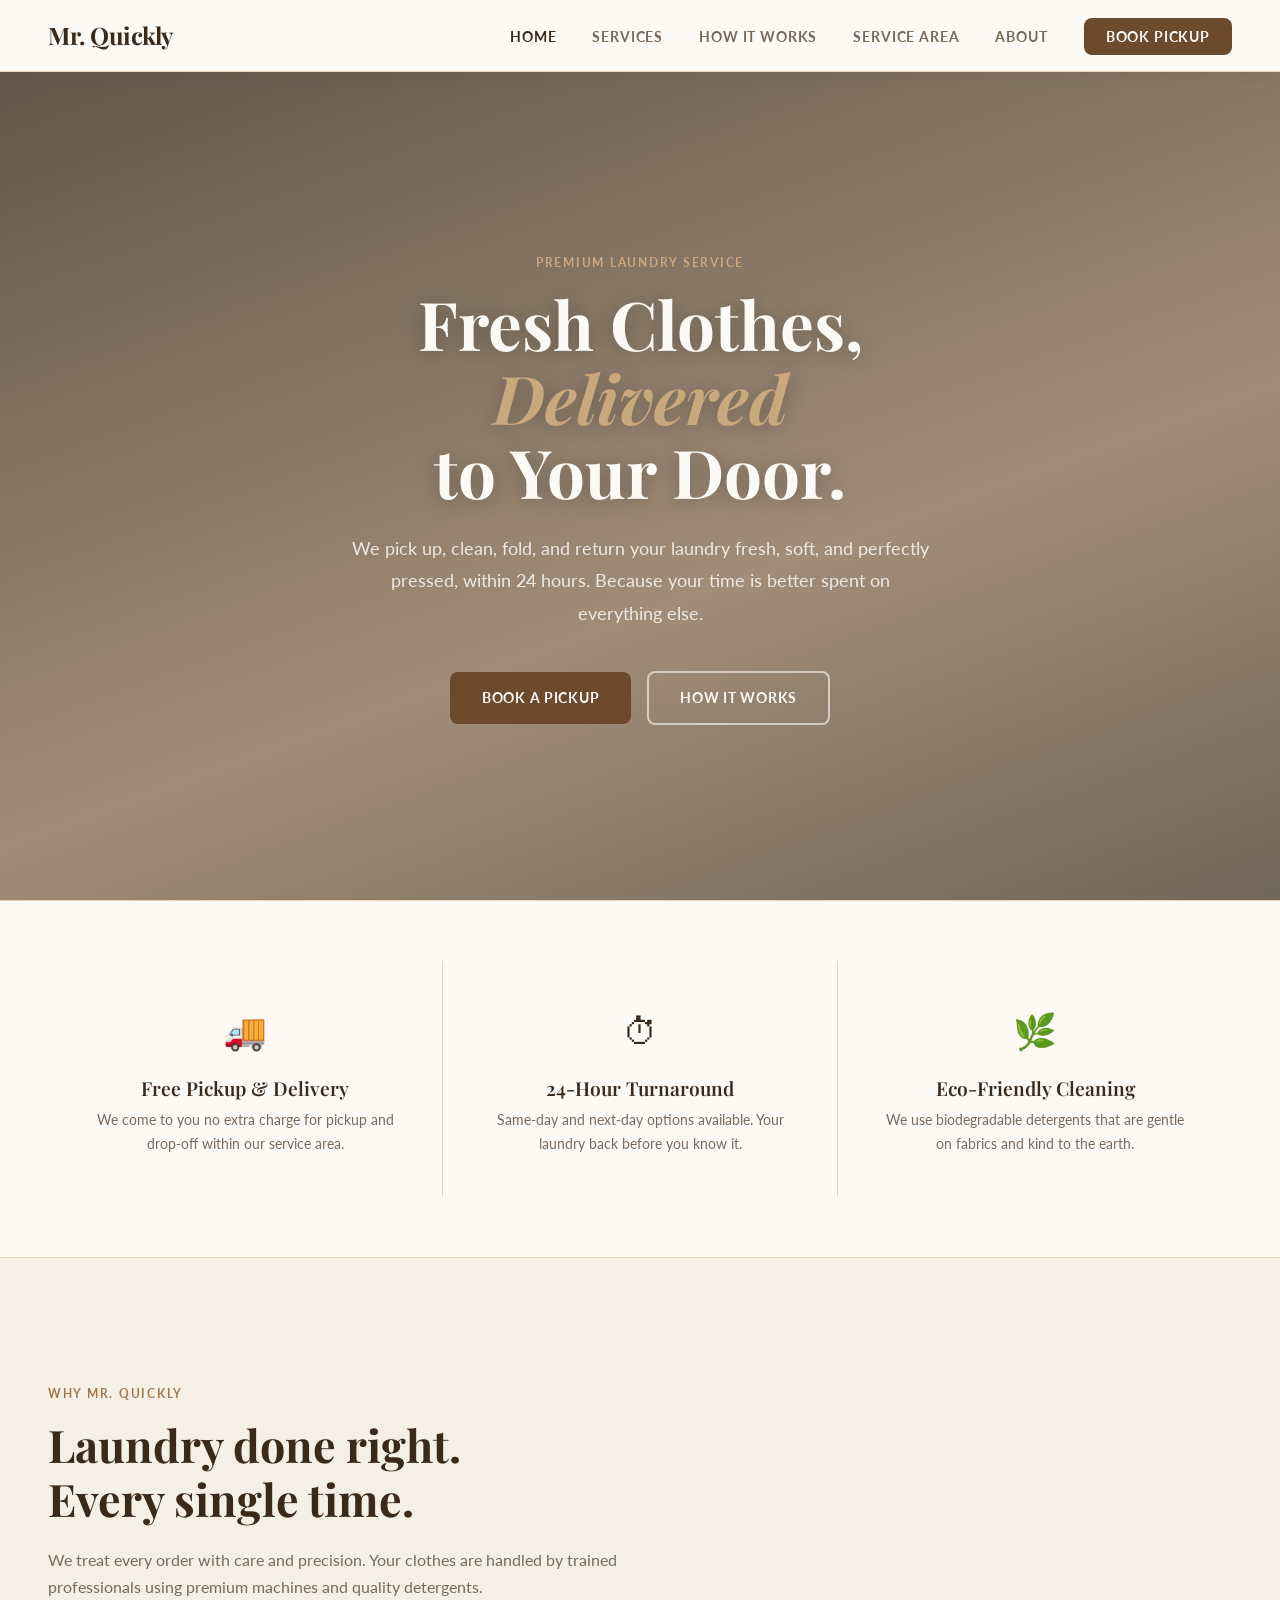
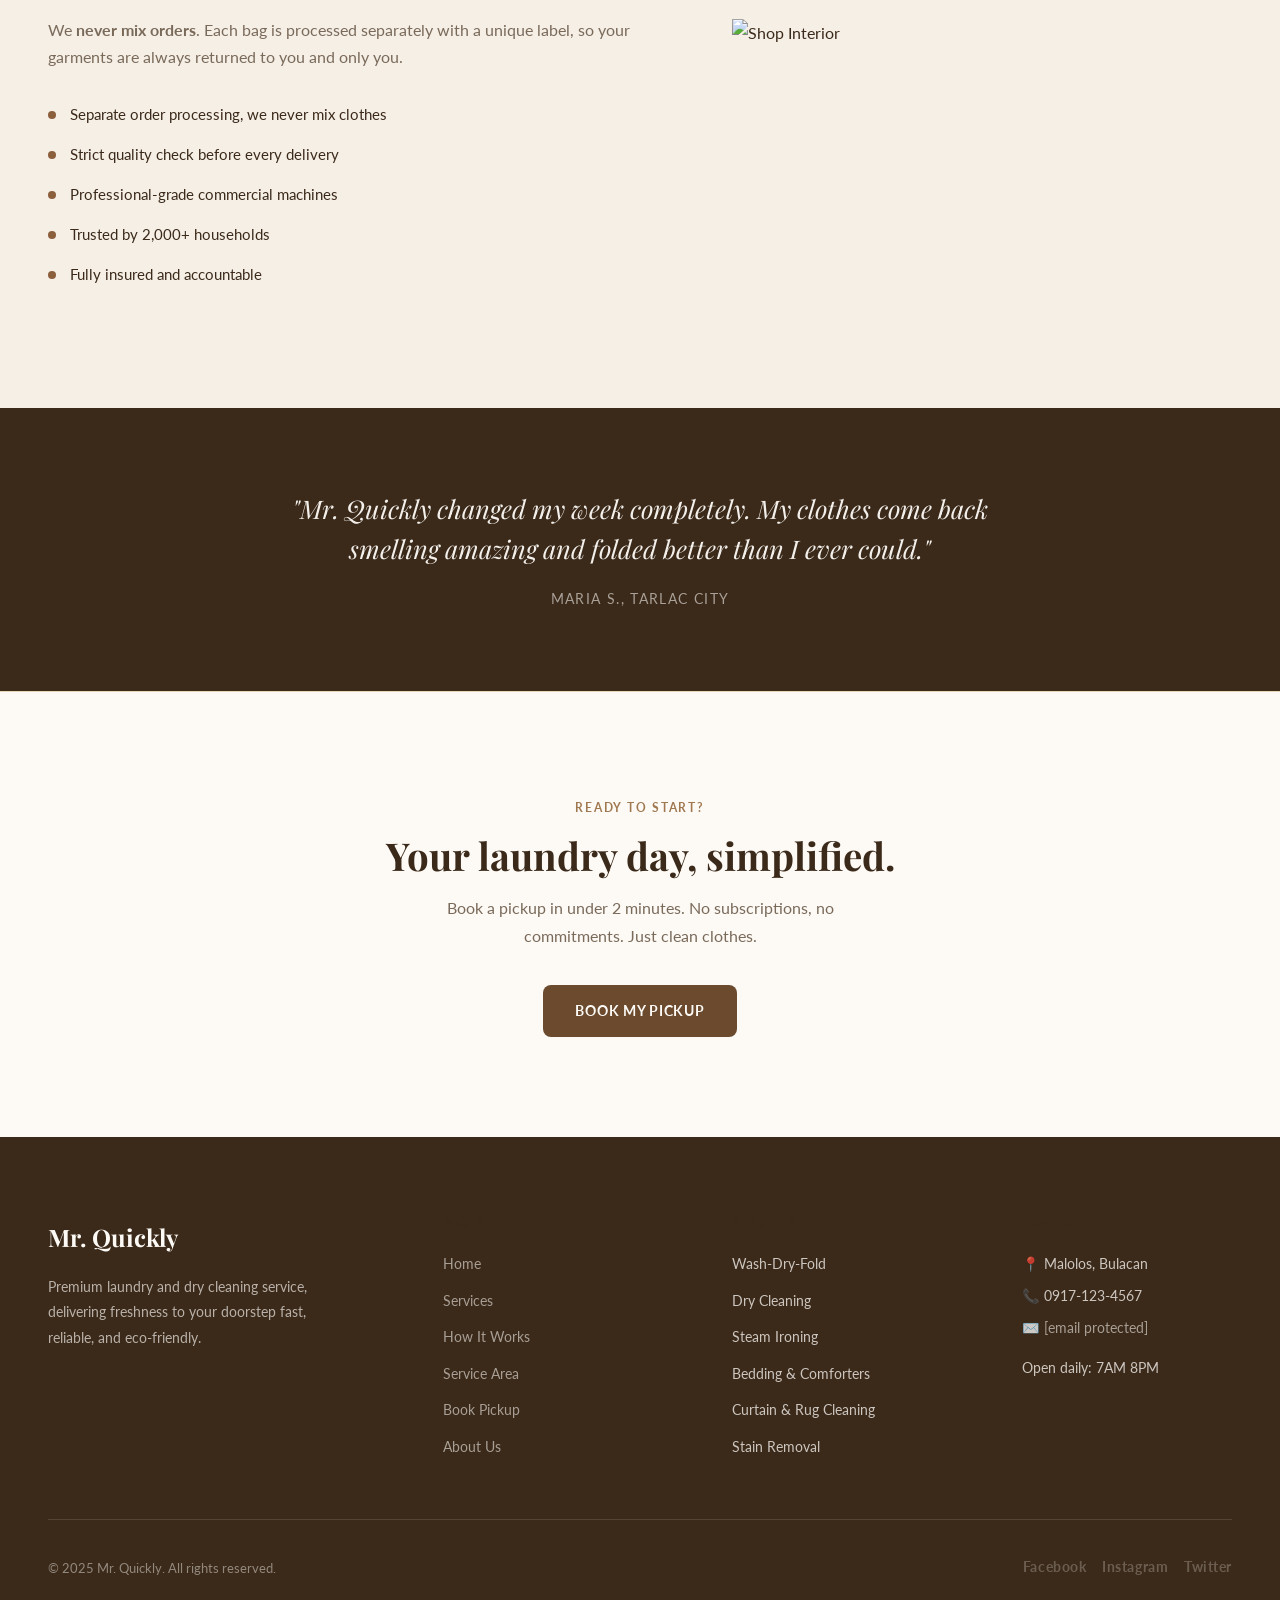
==== index.html @ 96f2aeb7 "initial commit" ====
<!DOCTYPE html>
<html lang="en">
<head>
  <meta charset="UTF-8" />
  <meta name="viewport" content="width=device-width, initial-scale=1.0" />
  <title>Mr. Quickly Fresh Clothes, Delivered.</title>
  <link rel="stylesheet" href="style.css" />
</head>
<body>

  <!-- NAVBAR -->
  <nav class="navbar">
    <div class="navbar-inner">
      <a href="index.html" class="navbar-logo">Mr. Quickly</a>
      <ul class="navbar-links">
        <li><a href="index.html" class="active">Home</a></li>
        <li><a href="services.html">Services</a></li>
        <li><a href="how-it-works.html">How It Works</a></li>
        <li><a href="service-area.html">Service Area</a></li>
        <li><a href="about.html">About</a></li>
        <li class="nav-cta"><a href="book.html">Book Pickup</a></li>
      </ul>
    </div>
  </nav>

  <div class="page-content">

    <!-- HERO -->
    <section class="hero-banner">
      <div class="hero-banner-overlay"></div>
      <div class="hero-banner-content">
        <span class="section-label" style="color: var(--tan);">Premium Laundry Service</span>
        <h1>Fresh Clothes,<br><em>Delivered</em><br>to Your Door.</h1>
        <p>We pick up, clean, fold, and return your laundry fresh, soft, and perfectly pressed, within 24 hours. Because your time is better spent on everything else.</p>
        <div class="hero-btns">
          <a href="book.html" class="btn-primary">Book a Pickup</a>
          <a href="how-it-works.html" class="btn-outline" style="border-color: rgba(255,255,255,0.6); color: var(--white);">How It Works</a>
        </div>
      </div>
    </section>

    <!-- SELLING POINTS -->
    <section class="selling-points">
      <div class="selling-points-inner">
        <div class="sp-item">
          <div class="sp-icon">🚚</div>
          <h3>Free Pickup & Delivery</h3>
          <p>We come to you no extra charge for pickup and drop-off within our service area.</p>
        </div>
        <div class="sp-item">
          <div class="sp-icon">⏱</div>
          <h3>24-Hour Turnaround</h3>
          <p>Same-day and next-day options available. Your laundry back before you know it.</p>
        </div>
        <div class="sp-item">
          <div class="sp-icon">🌿</div>
          <h3>Eco-Friendly Cleaning</h3>
          <p>We use biodegradable detergents that are gentle on fabrics and kind to the earth.</p>
        </div>
      </div>
    </section>

    <!-- WHY US -->
    <section style="background: var(--beige);">
      <div class="why-section">
        <div class="why-content">
          <span class="section-label">Why Mr. Quickly</span>
          <h2>Laundry done right.<br>Every single time.</h2>
          <p>We treat every order with care and precision. Your clothes are handled by trained professionals using premium machines and quality detergents.</p>
          <p>We <strong>never mix orders</strong>. Each bag is processed separately with a unique label, so your garments are always returned to you and only you.</p>
          <div class="why-features">
            <div class="why-feature"><span class="why-feature-dot"></span>Separate order processing, we never mix clothes</div>
            <div class="why-feature"><span class="why-feature-dot"></span>Strict quality check before every delivery</div>
            <div class="why-feature"><span class="why-feature-dot"></span>Professional-grade commercial machines</div>
            <div class="why-feature"><span class="why-feature-dot"></span>Trusted by 2,000+ households</div>
            <div class="why-feature"><span class="why-feature-dot"></span>Fully insured and accountable</div>
          </div>
        </div>
        <div class="why-image">
          <img src="img/machines.jpg" alt="Shop Interior"> 
        </div>
      </div>
    </section>

    <!-- TESTIMONIAL -->
    <section class="testimonial-strip">
      <blockquote>
        "Mr. Quickly changed my week completely. My clothes come back smelling amazing and folded better than I ever could."
        <cite>  Maria S., Tarlac City</cite>
      </blockquote>
    </section>

    <!-- CTA BANNER -->
    <section style="padding: 100px 48px; text-align: center; background: var(--white); border-top: 1px solid var(--beige-mid);">
      <span class="section-label">Ready to start?</span>
      <h2 style="font-size: 2.4rem; margin-bottom: 16px;">Your laundry day, simplified.</h2>
      <p style="color: var(--gray-warm); margin-bottom: 36px; max-width: 480px; margin-left: auto; margin-right: auto;">Book a pickup in under 2 minutes. No subscriptions, no commitments. Just clean clothes.</p>
      <a href="book.html" class="btn-primary">Book My Pickup</a>
    </section>

  </div>

  <!-- FOOTER -->
  <footer class="footer">
    <div class="footer-inner">
      <div class="footer-top">
        <div class="footer-brand">
          <div class="footer-logo">Mr. Quickly</div>
          <p>Premium laundry and dry cleaning service, delivering freshness to your doorstep fast, reliable, and eco-friendly.</p>
        </div>
        <div class="footer-col">
          <h4>Pages</h4>
          <ul>
            <li><a href="index.html">Home</a></li>
            <li><a href="services.html">Services</a></li>
            <li><a href="how-it-works.html">How It Works</a></li>
            <li><a href="service-area.html">Service Area</a></li>
            <li><a href="book.html">Book Pickup</a></li>
            <li><a href="about.html">About Us</a></li>
          </ul>
        </div>
        <div class="footer-col">
          <h4>Services</h4>
          <ul>
            <li>Wash-Dry-Fold</li>
            <li>Dry Cleaning</li>
            <li>Steam Ironing</li>
            <li>Bedding & Comforters</li>
            <li>Curtain & Rug Cleaning</li>
            <li>Stain Removal</li>
          </ul>
        </div>
        <div class="footer-col footer-contact">
          <h4>Contact</h4>
          <p>📍 Malolos, Bulacan</p>
          <p>📞 0917-123-4567</p>
          <p>✉️ <a href="/cdn-cgi/l/email-protection" class="__cf_email__" data-cfemail="adc5c8c1c1c2eddddfc8ded9c2daccdec583ddc5">[email&#160;protected]</a></p>
          <p style="margin-top:16px;">Open daily: 7AM 8PM</p>
        </div>
      </div>
      <div class="footer-bottom">
        <span>© 2025 Mr. Quickly. All rights reserved.</span>
        <div class="social-links">
          <a href="#">Facebook</a>
          <a href="#">Instagram</a>
          <a href="#">Twitter</a>
        </div>
      </div>
    </div>
  </footer>
</body>
</html>
---- style.css ----
@import url('https://fonts.googleapis.com/css2?family=Playfair+Display:wght@400;500;600;700&family=Lato:wght@300;400;700&display=swap');

:root {
  --beige: #F5EFE6;
  --beige-dark: #EDE0CE;
  --beige-mid: #E8D5B7;
  --white: #FDFAF6;
  --brown-deep: #3B2A1A;
  --brown-mid: #6B4A2E;
  --brown-light: #A07850;
  --brown-accent: #8B5E3C;
  --tan: #C9A87C;
  --gray-warm: #7A6A5A;
  --shadow: 0 4px 24px rgba(59,42,26,0.10);
  --shadow-lg: 0 8px 40px rgba(59,42,26,0.14);
  --radius: 14px;
  --radius-sm: 8px;
}

*, *::before, *::after {
  box-sizing: border-box;
  margin: 0;
  padding: 0;
}

html {
  scroll-behavior: smooth;
}

body {
  background: var(--beige);
  color: var(--brown-deep);
  font-family: 'Lato', sans-serif;
  font-weight: 400;
  line-height: 1.7;
  min-width: 1200px;
}

h1, h2, h3, h4 {
  font-family: 'Playfair Display', serif;
  color: var(--brown-deep);
  line-height: 1.2;
}

a {
  text-decoration: none;
  color: inherit;
}

img {
  max-width: 100%;
  display: block;
}

/* ─── NAVBAR ─── */
.navbar {
  position: fixed;
  top: 0;
  left: 0;
  width: 100%;
  z-index: 100;
  background: var(--white);
  border-bottom: 1px solid var(--beige-mid);
  box-shadow: 0 2px 16px rgba(59,42,26,0.06);
  height: 72px;
  display: flex;
  align-items: center;
}

.navbar-inner {
  max-width: 1360px;
  margin: 0 auto;
  padding: 0 48px;
  width: 100%;
  display: flex;
  align-items: center;
  justify-content: space-between;
}

.navbar-logo {
  font-family: 'Playfair Display', serif;
  font-size: 1.5rem;
  font-weight: 700;
  color: var(--brown-deep);
  letter-spacing: -0.5px;
}

.navbar-logo span {
  color: var(--brown-accent);
}

.navbar-links {
  display: flex;
  gap: 36px;
  list-style: none;
  align-items: center;
}

.navbar-links a {
  font-size: 0.88rem;
  font-weight: 700;
  letter-spacing: 0.06em;
  text-transform: uppercase;
  color: var(--gray-warm);
}

.navbar-links a:hover,
.navbar-links a.active {
  color: var(--brown-deep);
}

.navbar-links .nav-cta a {
  background: var(--brown-mid);
  color: var(--white);
  padding: 10px 22px;
  border-radius: var(--radius-sm);
}

.navbar-links .nav-cta a:hover {
  background: var(--brown-deep);
  color: var(--white);
}

/* ─── PAGE WRAPPER ─── */
.page-content {
  padding-top: 72px;
}

/* ─── BUTTONS ─── */
.btn-primary {
  display: inline-block;
  background: var(--brown-mid);
  color: var(--white);
  padding: 14px 32px;
  border-radius: var(--radius-sm);
  font-family: 'Lato', sans-serif;
  font-size: 0.9rem;
  font-weight: 700;
  letter-spacing: 0.05em;
  text-transform: uppercase;
  border: none;
  cursor: pointer;
}

.btn-primary:hover {
  background: var(--brown-deep);
  color: var(--white);
}

.btn-outline {
  display: inline-block;
  background: transparent;
  color: var(--brown-mid);
  padding: 13px 31px;
  border-radius: var(--radius-sm);
  font-family: 'Lato', sans-serif;
  font-size: 0.9rem;
  font-weight: 700;
  letter-spacing: 0.05em;
  text-transform: uppercase;
  border: 2px solid var(--brown-mid);
  cursor: pointer;
}

.btn-outline:hover {
  background: var(--brown-mid);
  color: var(--white);
}

/* ─── SECTION LABEL ─── */
.section-label {
  display: inline-block;
  font-size: 0.78rem;
  font-weight: 700;
  letter-spacing: 0.14em;
  text-transform: uppercase;
  color: var(--brown-light);
  margin-bottom: 14px;
}

/* ─── HERO BANNER (full-width background) ─── */
.hero-banner {
  position: relative;
  width: 100%;
  min-height: 92vh;
  display: flex;
  align-items: center;
  justify-content: center;
  text-align: center;
  background:
    url('img/hero-bg.jpg') center center / cover no-repeat;
}

.hero-banner-overlay {
  position: absolute;
  inset: 0;
  background: linear-gradient(
    160deg,
    rgba(42, 28, 14, 0.72) 0%,
    rgba(91, 60, 30, 0.55) 60%,
    rgba(42, 28, 14, 0.65) 100%
  );
}

.hero-banner-content {
  position: relative;
  z-index: 1;
  max-width: 760px;
  padding: 0 48px;
}

.hero-banner-content h1 {
  font-size: 4.2rem;
  color: var(--white);
  margin-bottom: 24px;
  line-height: 1.1;
  text-shadow: 0 2px 20px rgba(0,0,0,0.25);
}

.hero-banner-content h1 em {
  font-style: italic;
  color: var(--tan);
}

.hero-banner-content p {
  font-size: 1.1rem;
  color: rgba(255, 255, 255, 0.82);
  margin-bottom: 40px;
  line-height: 1.85;
  max-width: 580px;
  margin-left: auto;
  margin-right: auto;
}

.hero-banner-content .hero-btns {
  justify-content: center;
}

.hero-banner-content .btn-outline:hover {
  background: rgba(255,255,255,0.15);
  border-color: var(--white);
  color: var(--white);
}

.hero-content {
  flex: 1;
  max-width: 560px;
}

.hero-content h1 {
  font-size: 3.8rem;
  font-weight: 700;
  color: var(--brown-deep);
  line-height: 1.1;
  margin-bottom: 24px;
}

.hero-content h1 em {
  font-style: italic;
  color: var(--brown-accent);
}

.hero-content p {
  font-size: 1.1rem;
  color: var(--gray-warm);
  margin-bottom: 36px;
  line-height: 1.8;
}

.hero-btns {
  display: flex;
  gap: 16px;
  align-items: center;
}

.hero-image {
  flex: 1;
  max-width: 580px;
}

.hero-image img {
  width: 100%;
  border-radius: 20px;
  box-shadow: var(--shadow-lg);
  object-fit: cover;
  height: 520px;
}

.hero-img-placeholder {
  width: 100%;
  height: 520px;
  border-radius: 20px;
  background: linear-gradient(135deg, var(--beige-mid) 0%, var(--tan) 60%, var(--brown-light) 100%);
  box-shadow: var(--shadow-lg);
  display: flex;
  flex-direction: column;
  align-items: center;
  justify-content: center;
  gap: 12px;
  color: var(--white);
}

/* ─── SELLING POINTS ─── */
.selling-points {
  background: var(--white);
  border-top: 1px solid var(--beige-mid);
  border-bottom: 1px solid var(--beige-mid);
  padding: 60px 48px;
}

.selling-points-inner {
  max-width: 1360px;
  margin: 0 auto;
  display: flex;
  gap: 0;
  justify-content: center;
}

.sp-item {
  flex: 1;
  text-align: center;
  padding: 40px 48px;
  border-right: 1px solid var(--beige-mid);
}

.sp-item:last-child {
  border-right: none;
}

.sp-icon {
  font-size: 2.2rem;
  margin-bottom: 16px;
}

.sp-item h3 {
  font-size: 1.2rem;
  font-weight: 600;
  margin-bottom: 8px;
}

.sp-item p {
  font-size: 0.9rem;
  color: var(--gray-warm);
}

/* ─── TESTIMONIAL STRIP ─── */
.testimonial-strip {
  background: var(--brown-deep);
  color: var(--white);
  padding: 80px 48px;
  text-align: center;
}

.testimonial-strip blockquote {
  max-width: 700px;
  margin: 0 auto;
  font-family: 'Playfair Display', serif;
  font-size: 1.6rem;
  font-style: italic;
  line-height: 1.6;
  opacity: 0.95;
}

.testimonial-strip cite {
  display: block;
  margin-top: 20px;
  font-family: 'Lato', sans-serif;
  font-size: 0.85rem;
  letter-spacing: 0.1em;
  text-transform: uppercase;
  opacity: 0.6;
  font-style: normal;
}

/* ─── HOME: WHY SECTION ─── */
.why-section {
  padding: 120px 48px;
  max-width: 1360px;
  margin: 0 auto;
  display: flex;
  gap: 80px;
  align-items: center;
}

.why-content {
  flex: 1;
}

.why-content h2 {
  font-size: 2.8rem;
  margin-bottom: 20px;
}

.why-content p {
  color: var(--gray-warm);
  font-size: 1rem;
  margin-bottom: 16px;
}

.why-features {
  margin-top: 32px;
  display: flex;
  flex-direction: column;
  gap: 14px;
}

.why-feature {
  display: flex;
  align-items: center;
  gap: 14px;
  font-size: 0.95rem;
}

.why-feature-dot {
  width: 8px;
  height: 8px;
  background: var(--brown-accent);
  border-radius: 50%;
  flex-shrink: 0;
}

.why-image {
  flex: 1;
  max-width: 500px;
}

.img-placeholder {
  width: 100%;
  height: 420px;
  border-radius: var(--radius);
  background: linear-gradient(135deg, var(--beige-mid) 0%, var(--beige-dark) 100%);
  display: flex;
  align-items: center;
  justify-content: center;
  color: var(--brown-light);
  font-family: 'Playfair Display', serif;
  font-size: 1rem;
  box-shadow: var(--shadow);
}

/* ─── SERVICES PAGE ─── */
.services-hero {
  background: var(--white);
  padding: 100px 48px 80px;
  text-align: center;
  border-bottom: 1px solid var(--beige-mid);
}

.services-hero h1 {
  font-size: 3rem;
  margin-bottom: 16px;
}

.services-hero p {
  max-width: 560px;
  margin: 0 auto;
  color: var(--gray-warm);
  font-size: 1.05rem;
}

.service-row {
  display: flex;
  align-items: center;
  justify-content: space-between;
  gap: 80px;
  padding: 100px 12%;
  max-width: 1500px;
  margin: 0 auto;
}

.service-row.alt-bg {
  background: var(--white);
}

.service-row.reverse {
  flex-direction: row-reverse;
}

.service-video {
  flex: 0 0 420px;
}

.tiktok-container {
  width: 420px;
  height: 560px;
  border-radius: 16px;
  box-shadow: var(--shadow-lg);
  overflow: hidden;
  background: var(--beige-dark);
  display: flex;
  align-items: center;
  justify-content: center;
}

.tiktok-container iframe {
  width: 100%;
  height: 100%;
  border: none;
}

.tiktok-placeholder {
  width: 100%;
  height: 100%;
  display: flex;
  flex-direction: column;
  align-items: center;
  justify-content: center;
  gap: 16px;
  background: linear-gradient(160deg, var(--beige-dark) 0%, var(--tan) 100%);
  color: var(--brown-mid);
}

.tiktok-placeholder .tiktok-icon {
  font-size: 3rem;
}

.tiktok-placeholder p {
  font-size: 0.85rem;
  font-weight: 700;
  letter-spacing: 0.05em;
  text-transform: uppercase;
  opacity: 0.7;
}

.service-info {
  flex: 1;
}

.service-tag {
  display: inline-block;
  background: var(--beige-mid);
  color: var(--brown-mid);
  font-size: 0.78rem;
  font-weight: 700;
  letter-spacing: 0.1em;
  text-transform: uppercase;
  padding: 6px 14px;
  border-radius: 40px;
  margin-bottom: 20px;
}

.service-info h2 {
  font-size: 2.2rem;
  margin-bottom: 14px;
}

.service-info p {
  color: var(--gray-warm);
  font-size: 0.98rem;
  line-height: 1.85;
  margin-bottom: 20px;
}

.service-price {
  font-family: 'Playfair Display', serif;
  font-size: 1.4rem;
  color: var(--brown-accent);
  font-weight: 600;
  margin-bottom: 28px;
}

/* ─── HOW IT WORKS ─── */
.hiw-hero {
  background: var(--white);
  padding: 100px 48px 80px;
  text-align: center;
  border-bottom: 1px solid var(--beige-mid);
}

.hiw-hero h1 {
  font-size: 3rem;
  margin-bottom: 16px;
}

.hiw-hero p {
  color: var(--gray-warm);
  max-width: 500px;
  margin: 0 auto;
}

.steps-section {
  padding: 100px 48px;
  max-width: 1360px;
  margin: 0 auto;
}

.steps-grid {
  display: flex;
  gap: 0;
  position: relative;
}

.steps-grid::before {
  content: '';
  position: absolute;
  top: 64px;
  left: 12%;
  right: 12%;
  height: 2px;
  background: var(--beige-mid);
}

.step-card {
  flex: 1;
  text-align: center;
  padding: 0 32px;
}

.step-num {
  width: 60px;
  height: 60px;
  background: var(--brown-mid);
  color: var(--white);
  border-radius: 50%;
  display: flex;
  align-items: center;
  justify-content: center;
  font-family: 'Playfair Display', serif;
  font-size: 1.4rem;
  font-weight: 700;
  margin: 0 auto 32px;
  position: relative;
  z-index: 1;
}

.step-card h3 {
  font-size: 1.25rem;
  margin-bottom: 12px;
}

.step-card p {
  font-size: 0.9rem;
  color: var(--gray-warm);
  line-height: 1.8;
}

.hiw-details {
  padding: 80px 48px;
  background: var(--white);
  border-top: 1px solid var(--beige-mid);
}

.hiw-details-inner {
  max-width: 1360px;
  margin: 0 auto;
}

.hiw-details h2 {
  font-size: 2rem;
  text-align: center;
  margin-bottom: 60px;
}

.hiw-details-grid {
  display: grid;
  grid-template-columns: repeat(3, 1fr);
  gap: 32px;
}

.hiw-detail-card {
  background: var(--beige);
  border-radius: var(--radius);
  padding: 36px 32px;
  border: 1px solid var(--beige-mid);
}

.hiw-detail-card h4 {
  font-size: 1.1rem;
  margin-bottom: 10px;
}

.hiw-detail-card p {
  font-size: 0.88rem;
  color: var(--gray-warm);
}

/* ─── SERVICE AREA ─── */
.area-hero {
  padding: 100px 48px 60px;
  text-align: center;
  background: var(--white);
  border-bottom: 1px solid var(--beige-mid);
}

.area-hero h1 {
  font-size: 3rem;
  margin-bottom: 16px;
}

.area-hero p {
  max-width: 540px;
  margin: 0 auto;
  color: var(--gray-warm);
}

.map-section {
  padding: 80px 48px;
  max-width: 1360px;
  margin: 0 auto;
}

.map-wrapper {
  border-radius: 20px;
  overflow: hidden;
  box-shadow: var(--shadow-lg);
  border: 1px solid var(--beige-mid);
}

.map-wrapper iframe {
  width: 100%;
  height: 520px;
  border: none;
  display: block;
}

.areas-grid {
  padding: 80px 48px;
  background: var(--white);
  border-top: 1px solid var(--beige-mid);
}

.areas-grid-inner {
  max-width: 1360px;
  margin: 0 auto;
}

.areas-grid h2 {
  font-size: 2rem;
  margin-bottom: 48px;
  text-align: center;
}

.areas-list {
  display: grid;
  grid-template-columns: repeat(4, 1fr);
  gap: 16px;
}

.area-tag {
  background: var(--beige);
  border: 1px solid var(--beige-mid);
  border-radius: var(--radius-sm);
  padding: 16px 20px;
  font-size: 0.9rem;
  font-weight: 700;
  color: var(--brown-mid);
  text-align: center;
}

/* ─── BOOK PAGE ─── */
.book-hero {
  padding: 100px 48px 60px;
  text-align: center;
  background: var(--white);
  border-bottom: 1px solid var(--beige-mid);
}

.book-hero h1 {
  font-size: 3rem;
  margin-bottom: 16px;
}

.book-hero p {
  max-width: 520px;
  margin: 0 auto;
  color: var(--gray-warm);
}

.book-section {
  padding: 80px 48px 120px;
  max-width: 1360px;
  margin: 0 auto;
  display: flex;
  gap: 80px;
  align-items: flex-start;
}

.book-form-wrap {
  flex: 1;
}

.book-sidebar {
  flex: 0 0 340px;
}

.sidebar-card {
  background: var(--white);
  border-radius: var(--radius);
  padding: 36px 32px;
  border: 1px solid var(--beige-mid);
  box-shadow: var(--shadow);
  margin-bottom: 24px;
}

.sidebar-card h3 {
  font-size: 1.1rem;
  margin-bottom: 16px;
  padding-bottom: 12px;
  border-bottom: 1px solid var(--beige-mid);
}

.sidebar-card ul {
  list-style: none;
  display: flex;
  flex-direction: column;
  gap: 10px;
}

.sidebar-card li {
  font-size: 0.88rem;
  color: var(--gray-warm);
  display: flex;
  align-items: center;
  gap: 10px;
}

.sidebar-card li::before {
  content: '✓';
  color: var(--brown-accent);
  font-weight: 700;
}

/* FORM */
.laundry-form {
  background: var(--white);
  border-radius: 20px;
  padding: 52px 48px;
  border: 1px solid var(--beige-mid);
  box-shadow: var(--shadow);
}

.form-row {
  display: flex;
  gap: 24px;
  margin-bottom: 0;
}

.form-group {
  display: flex;
  flex-direction: column;
  gap: 8px;
  margin-bottom: 24px;
  flex: 1;
}

.form-group label {
  font-size: 0.83rem;
  font-weight: 700;
  letter-spacing: 0.05em;
  text-transform: uppercase;
  color: var(--brown-mid);
}

.form-group input,
.form-group select,
.form-group textarea {
  background: var(--beige);
  border: 1.5px solid var(--beige-mid);
  border-radius: var(--radius-sm);
  padding: 13px 16px;
  font-family: 'Lato', sans-serif;
  font-size: 0.95rem;
  color: var(--brown-deep);
  width: 100%;
  outline: none;
}

.form-group input:focus,
.form-group select:focus,
.form-group textarea:focus {
  border-color: var(--brown-light);
  background: var(--white);
}

.form-group input.error,
.form-group select.error,
.form-group textarea.error {
  border-color: #c0392b;
}

.form-group .error-msg {
  font-size: 0.78rem;
  color: #c0392b;
  display: none;
}

.form-group .error-msg.show {
  display: block;
}

.form-group textarea {
  resize: vertical;
  min-height: 100px;
}

.checkboxes-label {
  font-size: 0.83rem;
  font-weight: 700;
  letter-spacing: 0.05em;
  text-transform: uppercase;
  color: var(--brown-mid);
  margin-bottom: 12px;
  display: block;
}

.checkboxes-grid {
  display: grid;
  grid-template-columns: repeat(2, 1fr);
  gap: 10px;
  margin-bottom: 24px;
}

.checkbox-item {
  display: flex;
  align-items: center;
  gap: 10px;
  font-size: 0.9rem;
  color: var(--brown-deep);
  cursor: pointer;
}

.checkbox-item input[type="checkbox"] {
  width: 18px;
  height: 18px;
  accent-color: var(--brown-mid);
  cursor: pointer;
  flex-shrink: 0;
}

.form-divider {
  border: none;
  border-top: 1px solid var(--beige-mid);
  margin: 12px 0 32px;
}

.form-section-title {
  font-family: 'Playfair Display', serif;
  font-size: 1.1rem;
  color: var(--brown-mid);
  margin-bottom: 20px;
  margin-top: 4px;
}

.form-submit-row {
  display: flex;
  align-items: center;
  gap: 20px;
  margin-top: 8px;
}

.form-submit-row .btn-primary {
  padding: 15px 40px;
  font-size: 0.95rem;
}

.form-note {
  font-size: 0.8rem;
  color: var(--gray-warm);
}

#confirmation-msg {
  display: none;
  background: #f0ebe3;
  border: 1.5px solid var(--tan);
  border-radius: var(--radius);
  padding: 32px 36px;
  text-align: center;
  margin-top: 24px;
}

#confirmation-msg h3 {
  font-size: 1.5rem;
  margin-bottom: 8px;
  color: var(--brown-mid);
}

#confirmation-msg p {
  color: var(--gray-warm);
}

/* ─── ABOUT PAGE ─── */
.about-hero {
  padding: 100px 48px 80px;
  background: var(--white);
  border-bottom: 1px solid var(--beige-mid);
  max-width: 1360px;
  margin: 0 auto;
  display: flex;
  gap: 80px;
  align-items: center;
}

.about-hero-content {
  flex: 1;
}

.about-hero-content h1 {
  font-size: 3rem;
  margin-bottom: 24px;
}

.about-hero-content p {
  color: var(--gray-warm);
  font-size: 1rem;
  line-height: 1.9;
  margin-bottom: 16px;
}

.about-hero-image {
  flex: 0 0 460px;
}

.about-values {
  padding: 100px 48px;
  max-width: 1360px;
  margin: 0 auto;
}

.about-values h2 {
  font-size: 2rem;
  text-align: center;
  margin-bottom: 64px;
}

.values-grid {
  display: grid;
  grid-template-columns: repeat(3, 1fr);
  gap: 28px;
}

.value-card {
  background: var(--white);
  border-radius: var(--radius);
  padding: 40px 32px;
  border: 1px solid var(--beige-mid);
  text-align: center;
}

.value-icon {
  font-size: 2.4rem;
  margin-bottom: 20px;
}

.value-card h3 {
  font-size: 1.15rem;
  margin-bottom: 10px;
}

.value-card p {
  font-size: 0.88rem;
  color: var(--gray-warm);
  line-height: 1.8;
}

.about-promise {
  background: var(--brown-deep);
  color: var(--white);
  padding: 100px 48px;
  text-align: center;
}

.about-promise h2 {
  color: var(--white);
  font-size: 2.4rem;
  margin-bottom: 20px;
}

.about-promise p {
  max-width: 640px;
  margin: 0 auto;
  font-size: 1rem;
  opacity: 0.75;
  line-height: 1.9;
}

.about-team {
  padding: 100px 48px;
  max-width: 1360px;
  margin: 0 auto;
  background: var(--white);
}

.about-team h2 {
  font-size: 2rem;
  text-align: center;
  margin-bottom: 16px;
}

.about-team > p {
  text-align: center;
  color: var(--gray-warm);
  margin-bottom: 64px;
}

.team-grid {
  display: flex;
  gap: 32px;
  justify-content: center;
}

.team-card {
  text-align: center;
  width: 220px;
}

.team-avatar {
  width: 120px;
  height: 120px;
  border-radius: 50%;
  background: linear-gradient(135deg, var(--beige-mid), var(--tan));
  margin: 0 auto 16px;
  display: flex;
  align-items: center;
  justify-content: center;
  font-size: 2.5rem;
}

.team-card h4 {
  font-size: 1rem;
  margin-bottom: 4px;
}

.team-card p {
  font-size: 0.82rem;
  color: var(--gray-warm);
}

/* ─── FOOTER ─── */
.footer {
  background: var(--brown-deep);
  color: var(--white);
  padding: 80px 48px 40px;
}

.footer-inner {
  max-width: 1360px;
  margin: 0 auto;
}

.footer-top {
  display: flex;
  gap: 80px;
  padding-bottom: 60px;
  border-bottom: 1px solid rgba(255,255,255,0.12);
  margin-bottom: 36px;
}

.footer-brand {
  flex: 1.5;
}

.footer-logo {
  font-family: 'Playfair Display', serif;
  font-size: 1.5rem;
  font-weight: 700;
  margin-bottom: 16px;
}

.footer-logo span {
  color: var(--tan);
}

.footer-brand p {
  font-size: 0.88rem;
  opacity: 0.65;
  line-height: 1.8;
  max-width: 300px;
}

.footer-col h4 {
  font-family: 'Lato', sans-serif;
  font-size: 0.78rem;
  font-weight: 700;
  letter-spacing: 0.1em;
  text-transform: uppercase;
  opacity: 0.55;
  margin-bottom: 20px;
}

.footer-col {
  flex: 1;
}

.footer-col ul {
  list-style: none;
  display: flex;
  flex-direction: column;
  gap: 12px;
}

.footer-col li {
  font-size: 0.9rem;
  opacity: 0.75;
}

.footer-col a {
  color: var(--white);
  opacity: 0.75;
}

.footer-col a:hover {
  opacity: 1;
}

.footer-contact p {
  font-size: 0.88rem;
  opacity: 0.75;
  margin-bottom: 8px;
}

.footer-bottom {
  display: flex;
  justify-content: space-between;
  align-items: center;
  font-size: 0.82rem;
  opacity: 0.45;
}

.social-links {
  display: flex;
  gap: 16px;
}

.social-links a {
  color: var(--white);
  opacity: 0.55;
  font-size: 0.85rem;
  font-weight: 700;
  letter-spacing: 0.04em;
}

.social-links a:hover {
  opacity: 1;
}
.tiktok-container video {
  width: 100%;
  height: 100%;
  object-fit: cover; /* makes it fill like TikTok */
  border-radius: 16px;
}
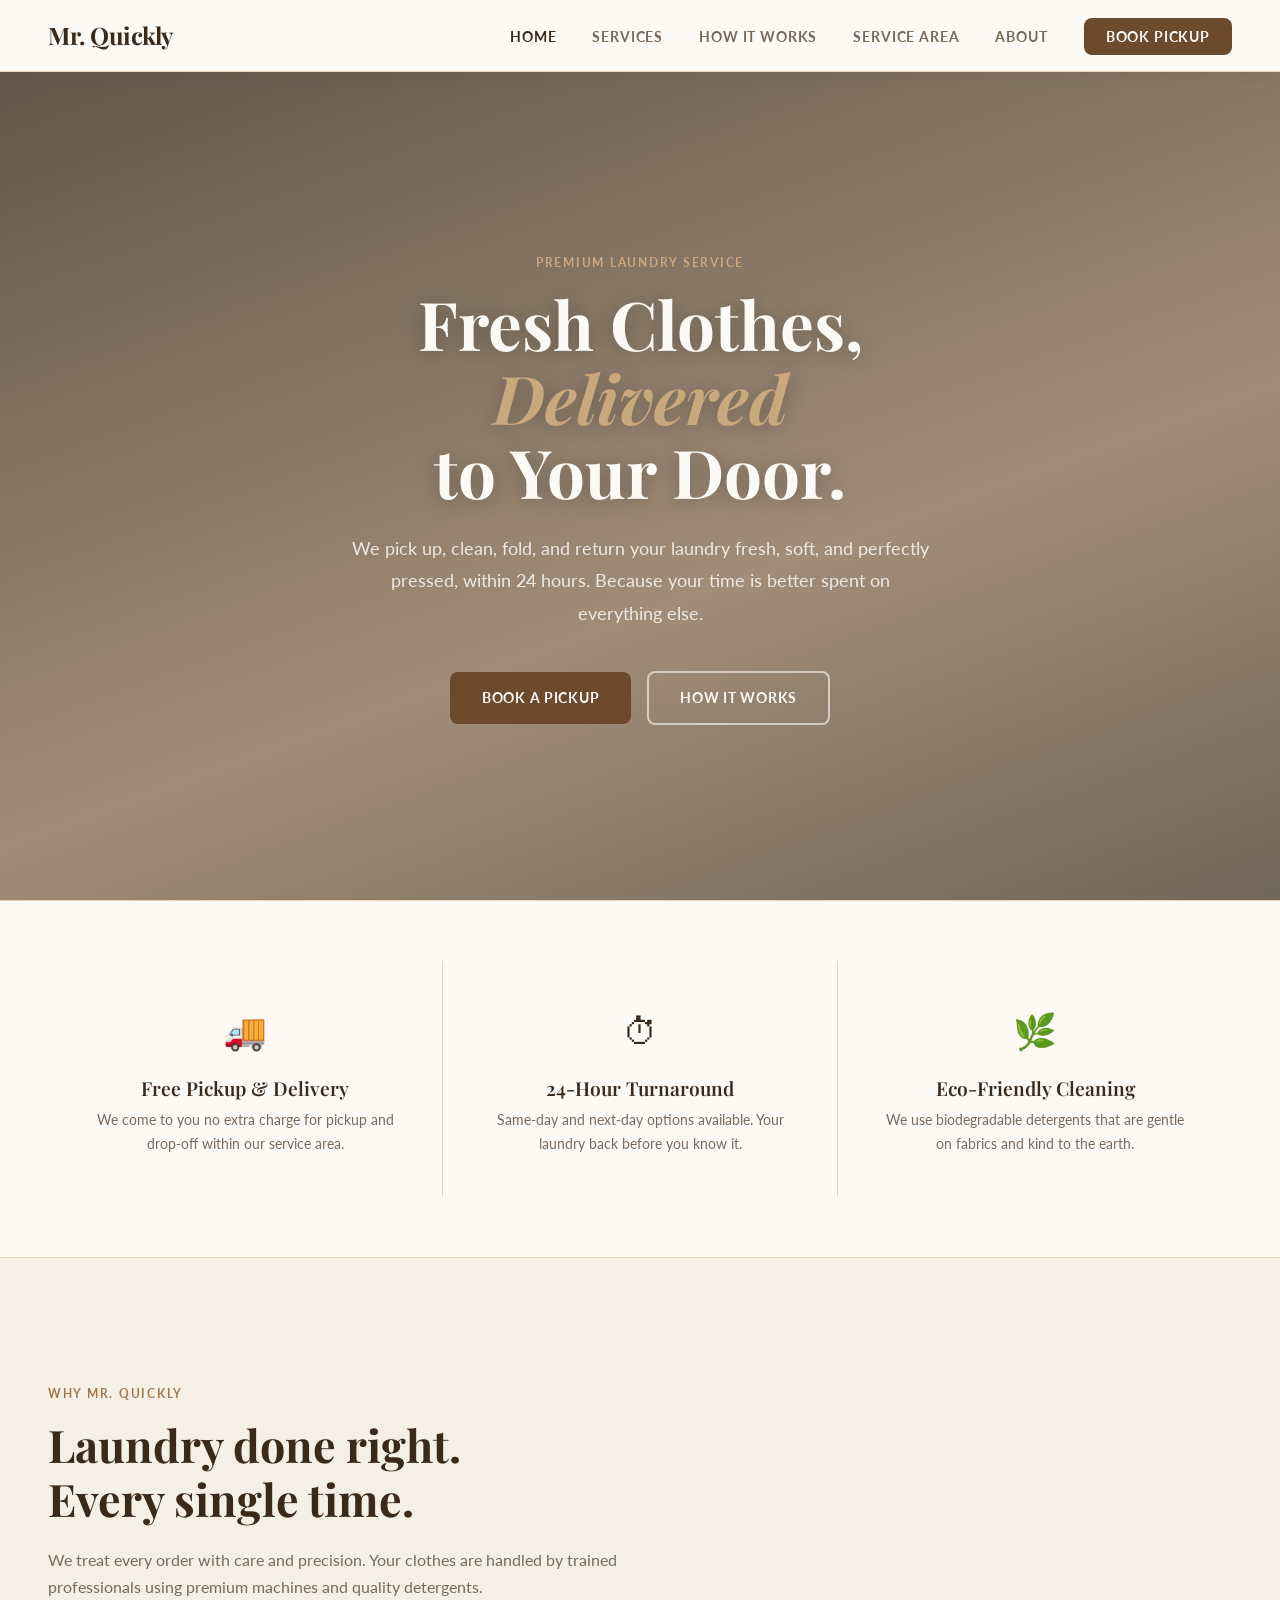
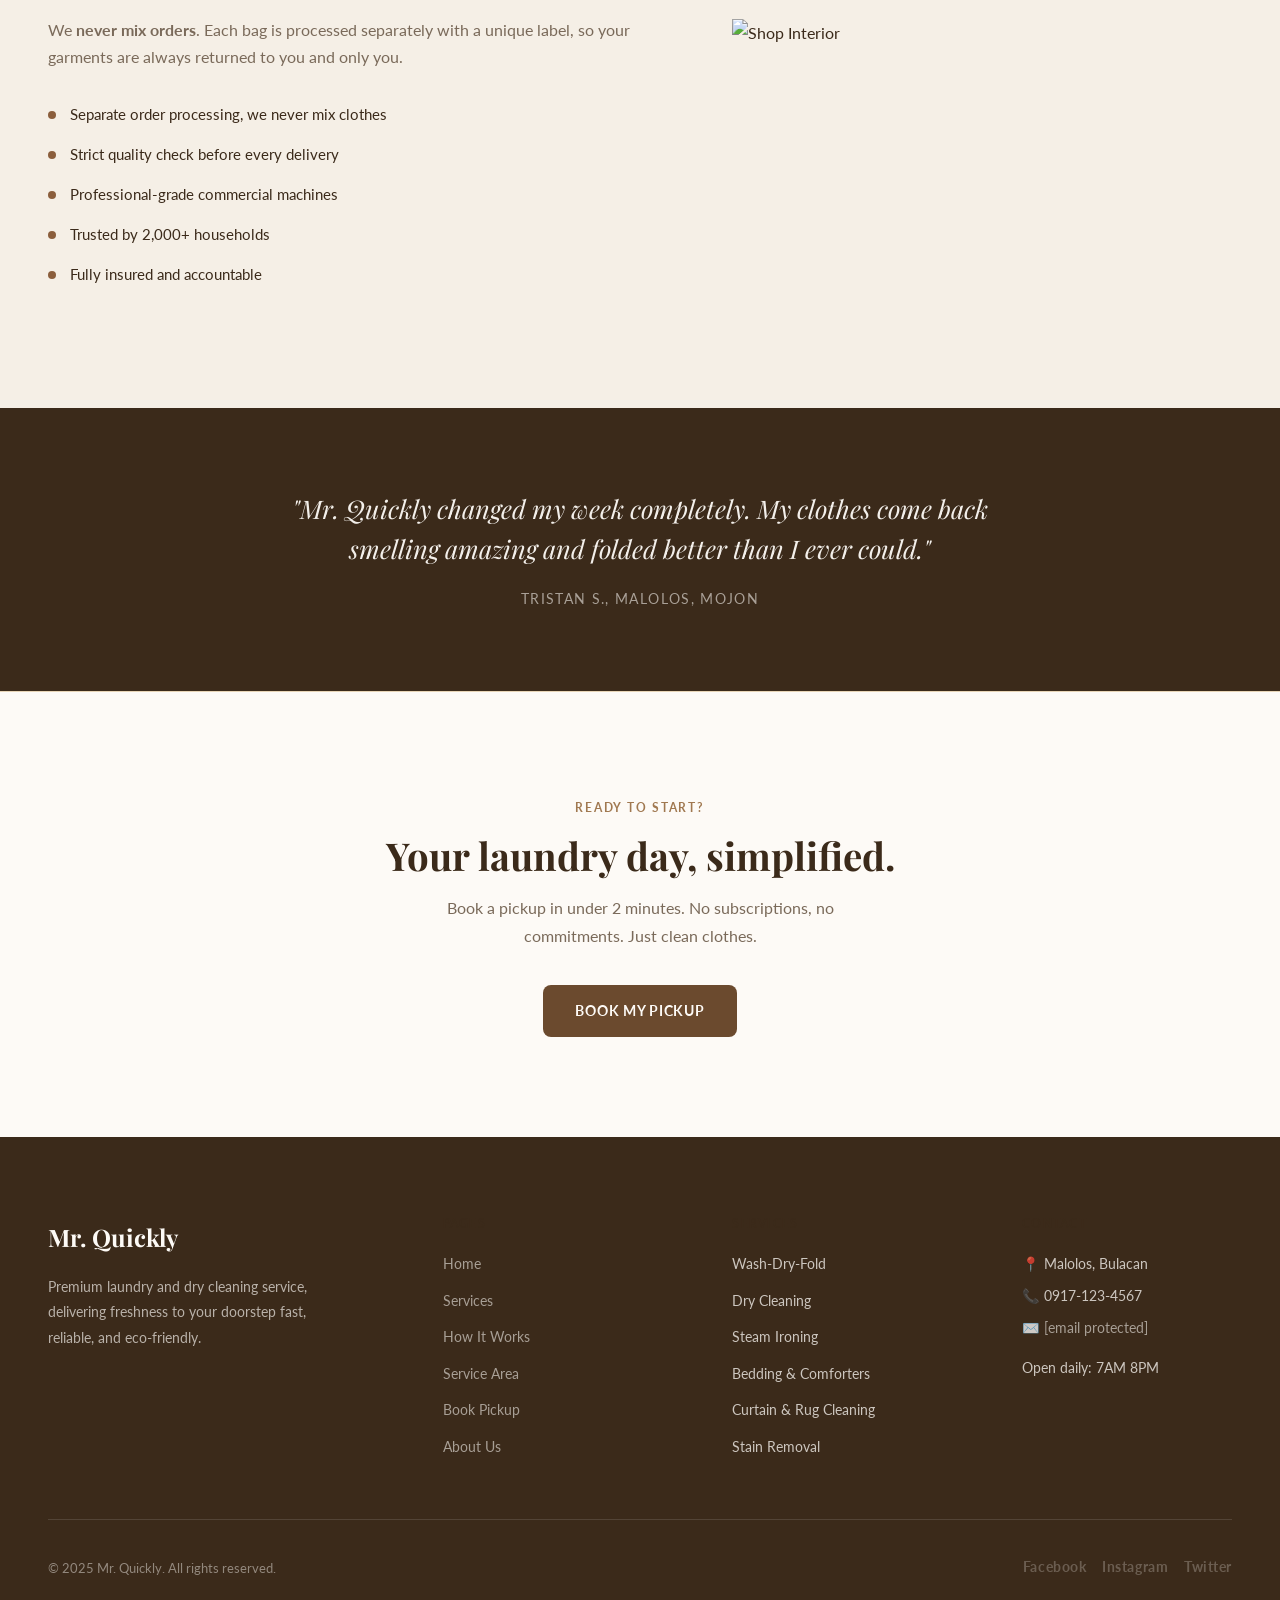
==== commit 40238425: "updated testimony" ====
--- a/index.html
+++ b/index.html
@@ -86,7 +86,7 @@
     <section class="testimonial-strip">
       <blockquote>
         "Mr. Quickly changed my week completely. My clothes come back smelling amazing and folded better than I ever could."
-        <cite>  Maria S., Tarlac City</cite>
+        <cite>  Tristan S., Malolos, Mojon</cite>
       </blockquote>
     </section>
 
--- a/style.css
+++ b/style.css
@@ -1107,12 +1107,18 @@
   width: 120px;
   height: 120px;
   border-radius: 50%;
+  overflow: hidden; /* important to crop image into circle */
+  margin: 0 auto 16px;
+  display: flex;
+  align-items: center;
+  justify-content: center;
   background: linear-gradient(135deg, var(--beige-mid), var(--tan));
-  margin: 0 auto 16px;
-  display: flex;
-  align-items: center;
-  justify-content: center;
-  font-size: 2.5rem;
+}
+
+.team-avatar img {
+  width: 100%;
+  height: 100%;
+  object-fit: cover; /* makes sure image fills the circle without distortion */
 }
 
 .team-card h4 {
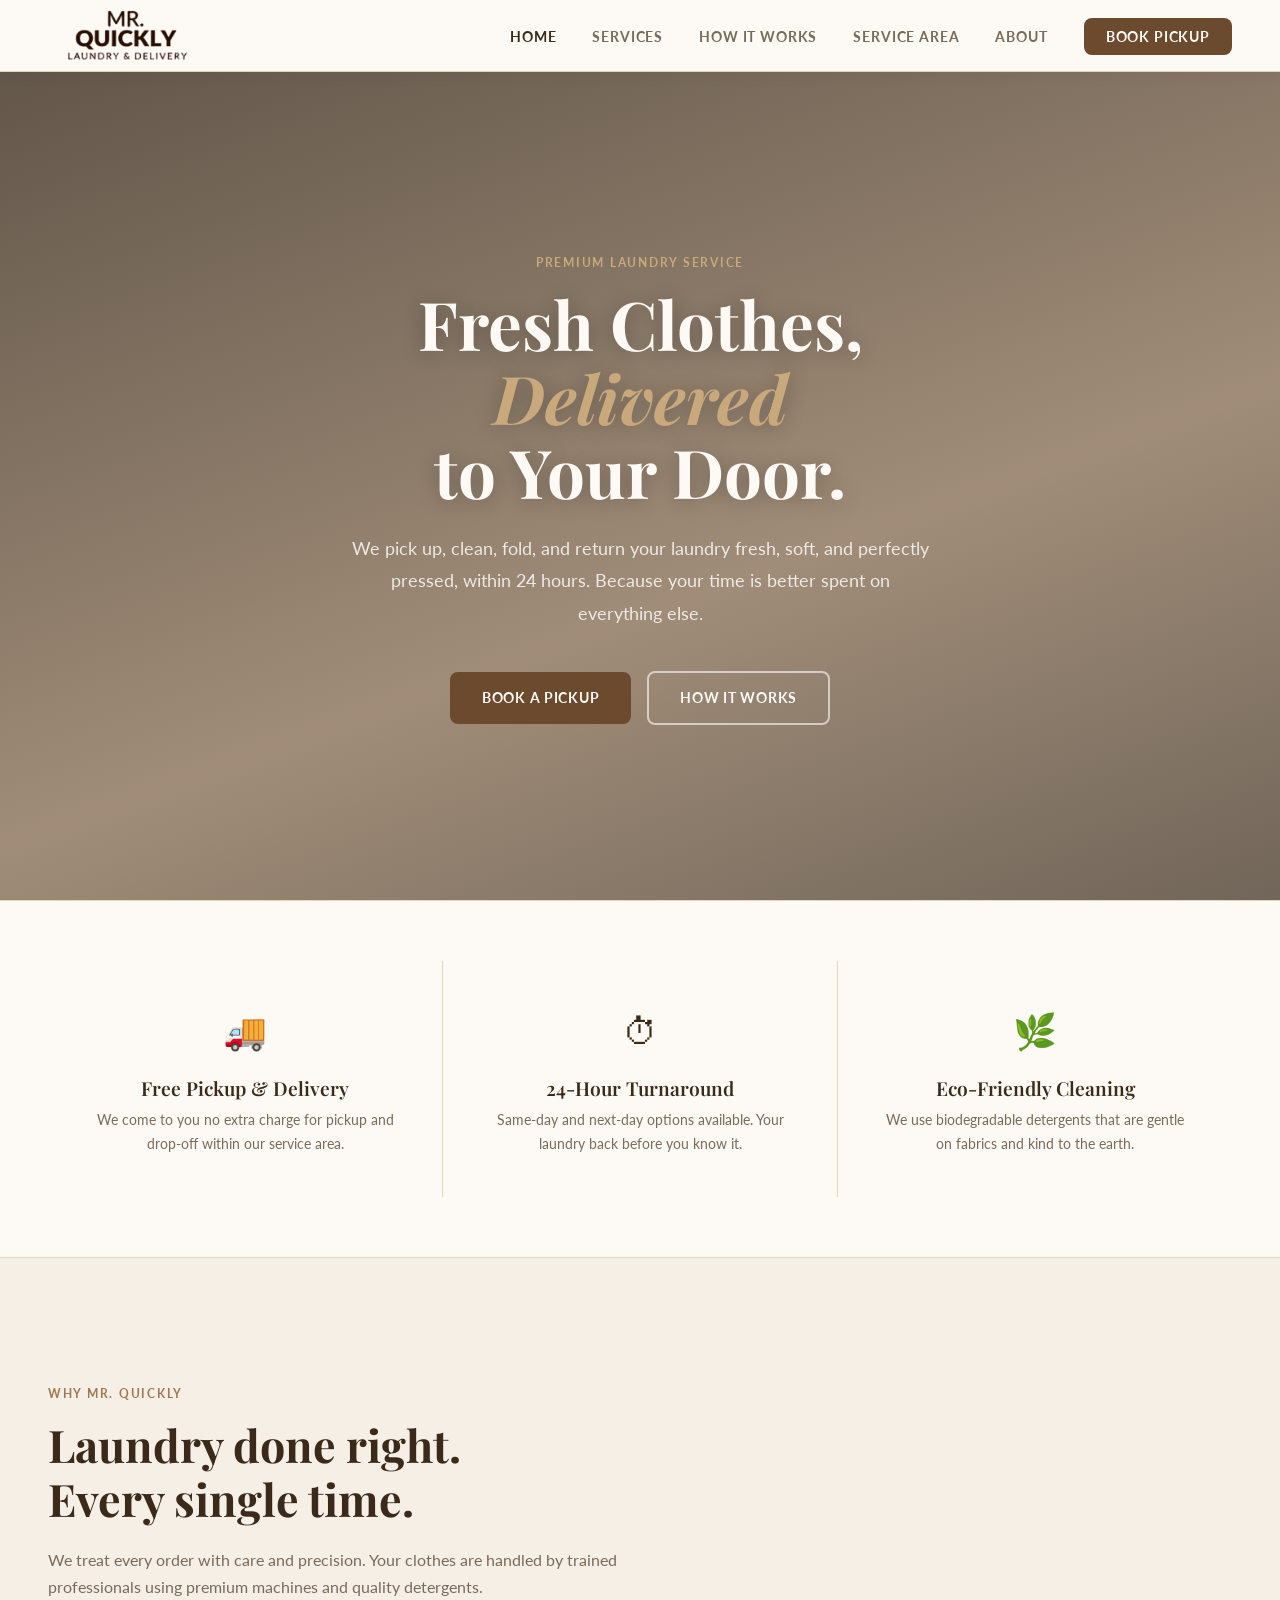
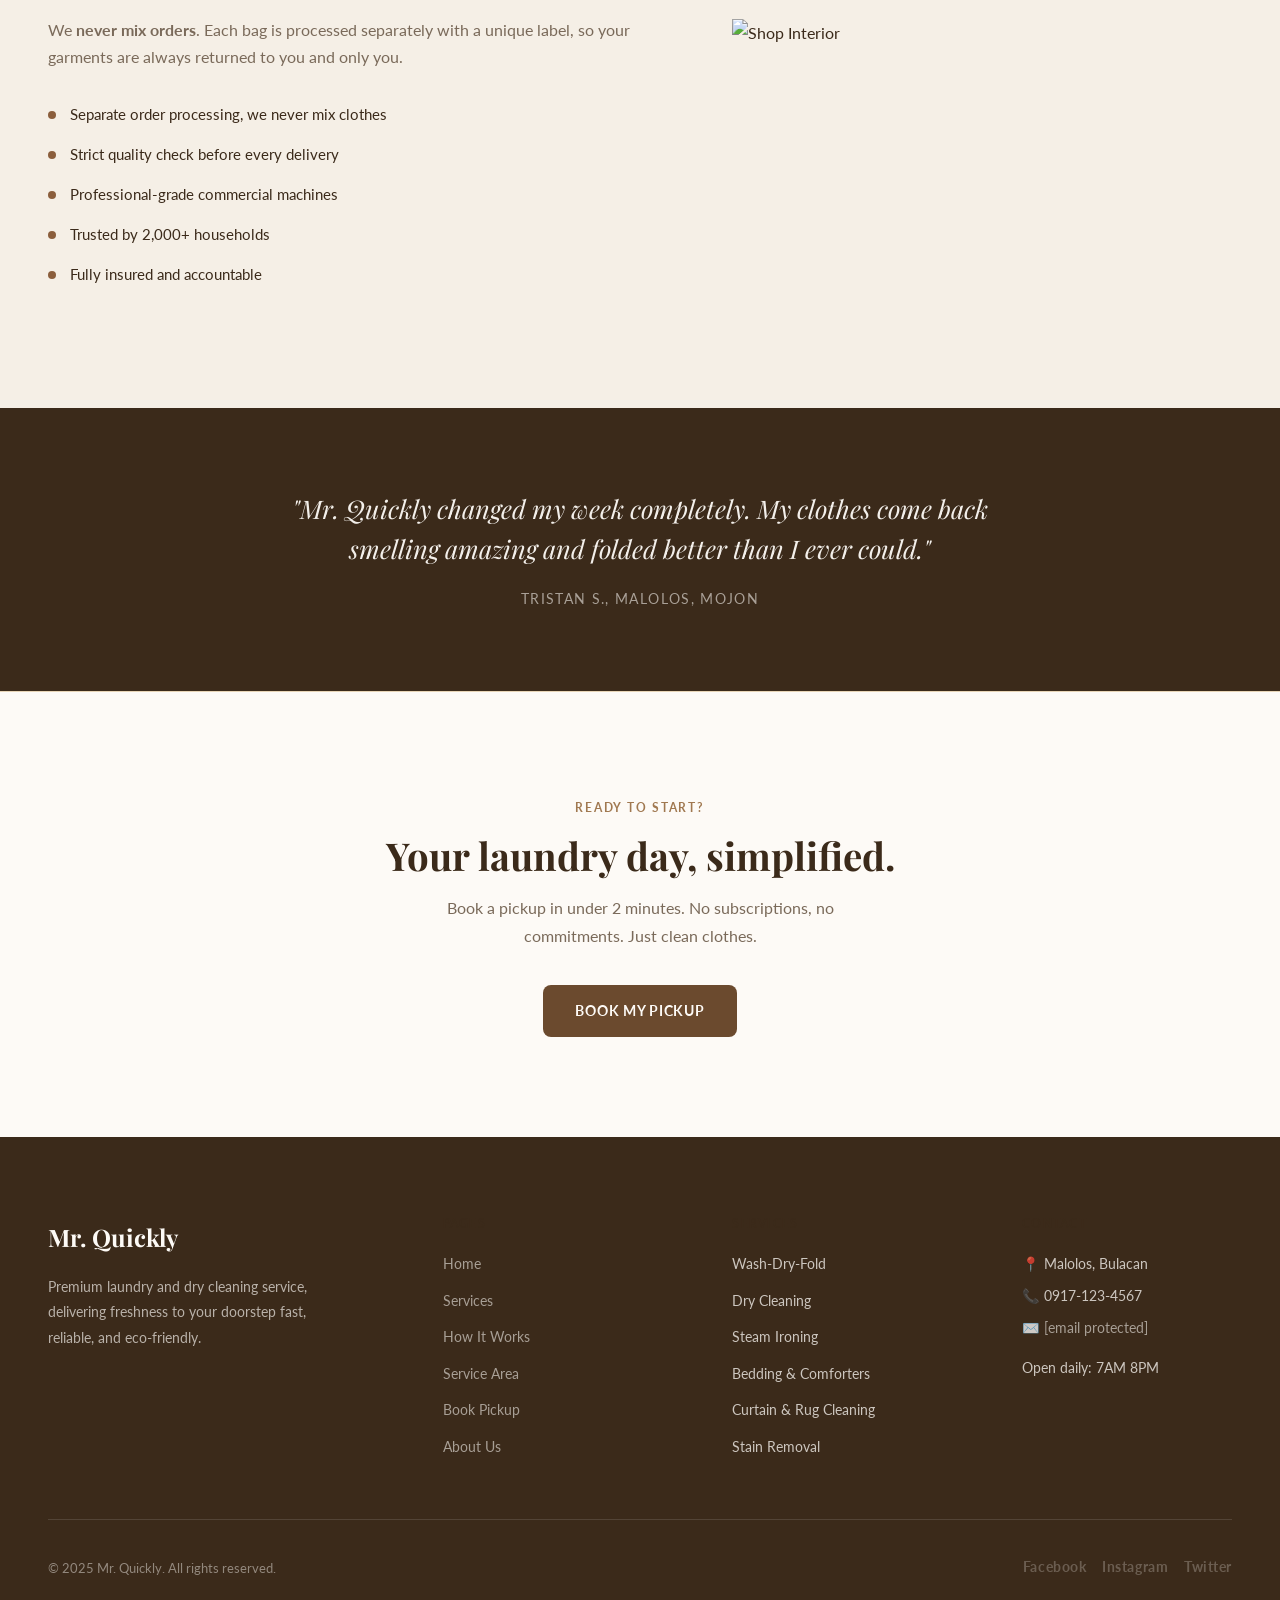
==== commit 2f6e9ff7: "change logo" ====
--- a/index.html
+++ b/index.html
@@ -11,7 +11,9 @@
   <!-- NAVBAR -->
   <nav class="navbar">
     <div class="navbar-inner">
-      <a href="index.html" class="navbar-logo">Mr. Quickly</a>
+      <a href="index.html" class="navbar-logo">
+        <img src="img/logo.png" alt="Logo" class="navbar-logo-img">
+      </a>
       <ul class="navbar-links">
         <li><a href="index.html" class="active">Home</a></li>
         <li><a href="services.html">Services</a></li>
--- a/style.css
+++ b/style.css
@@ -84,6 +84,16 @@
   color: var(--brown-deep);
   letter-spacing: -0.5px;
 }
+.navbar-logo {
+  display: flex;
+  align-items: center;
+}
+
+.navbar-logo-img {
+  width: 150px; /* slightly smaller than before */
+  height: auto;
+  object-fit: contain;
+}
 
 .navbar-logo span {
   color: var(--brown-accent);
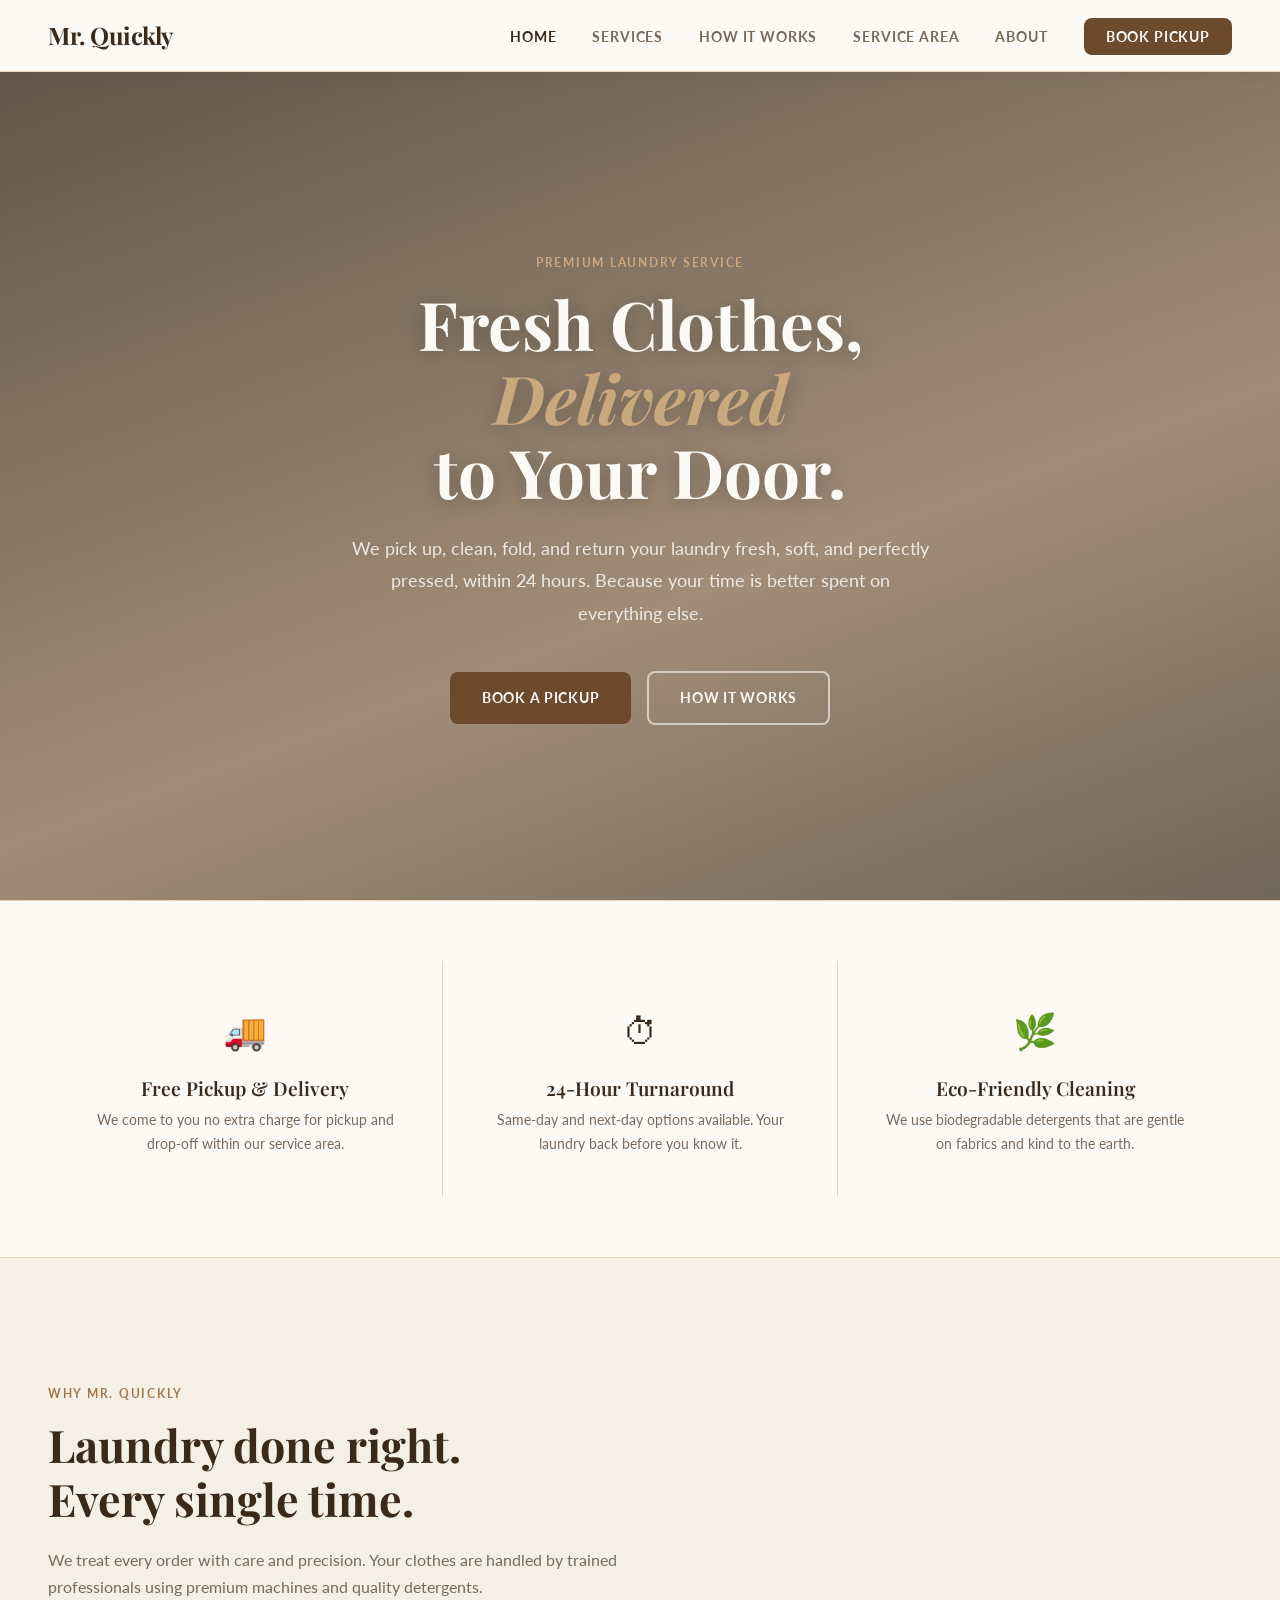
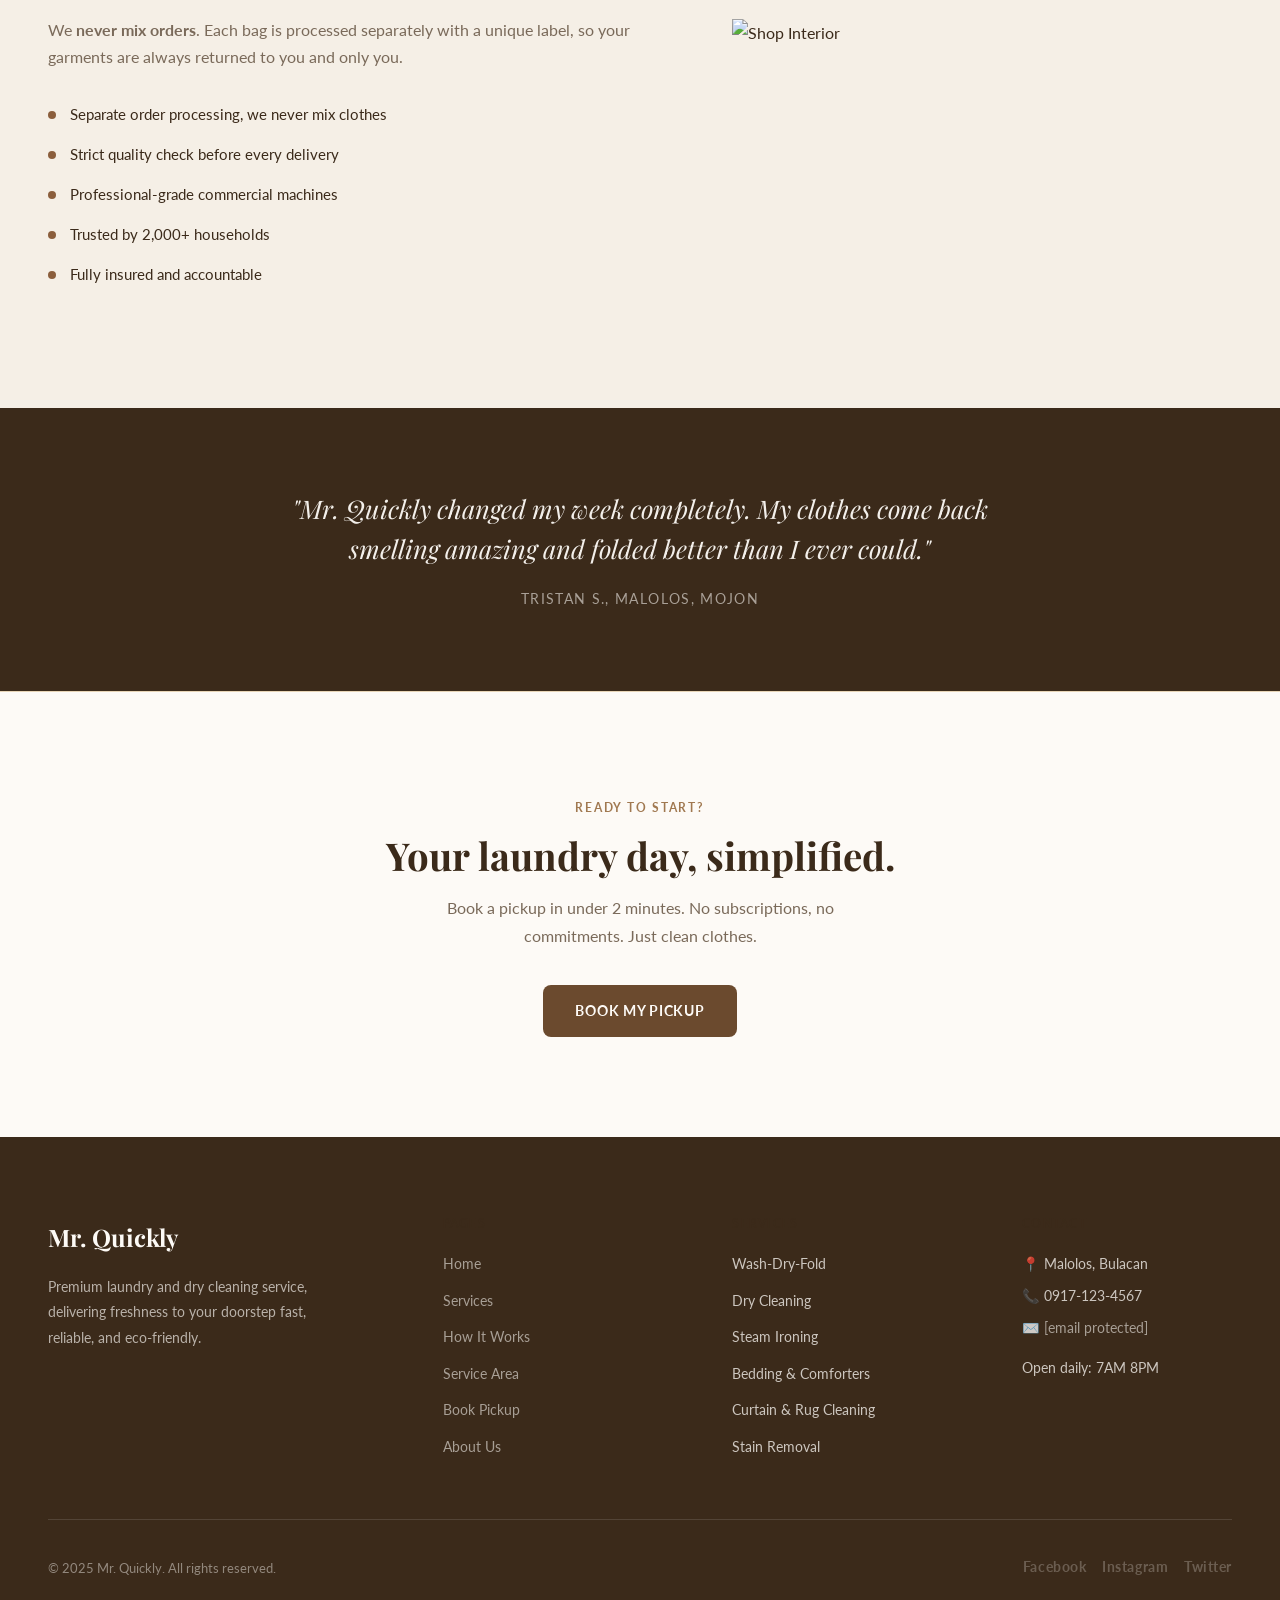
==== commit 326fff24: "revert" ====
--- a/index.html
+++ b/index.html
@@ -11,9 +11,7 @@
   <!-- NAVBAR -->
   <nav class="navbar">
     <div class="navbar-inner">
-      <a href="index.html" class="navbar-logo">
-        <img src="img/logo.png" alt="Logo" class="navbar-logo-img">
-      </a>
+      <a href="index.html" class="navbar-logo">Mr. Quickly</a>
       <ul class="navbar-links">
         <li><a href="index.html" class="active">Home</a></li>
         <li><a href="services.html">Services</a></li>
